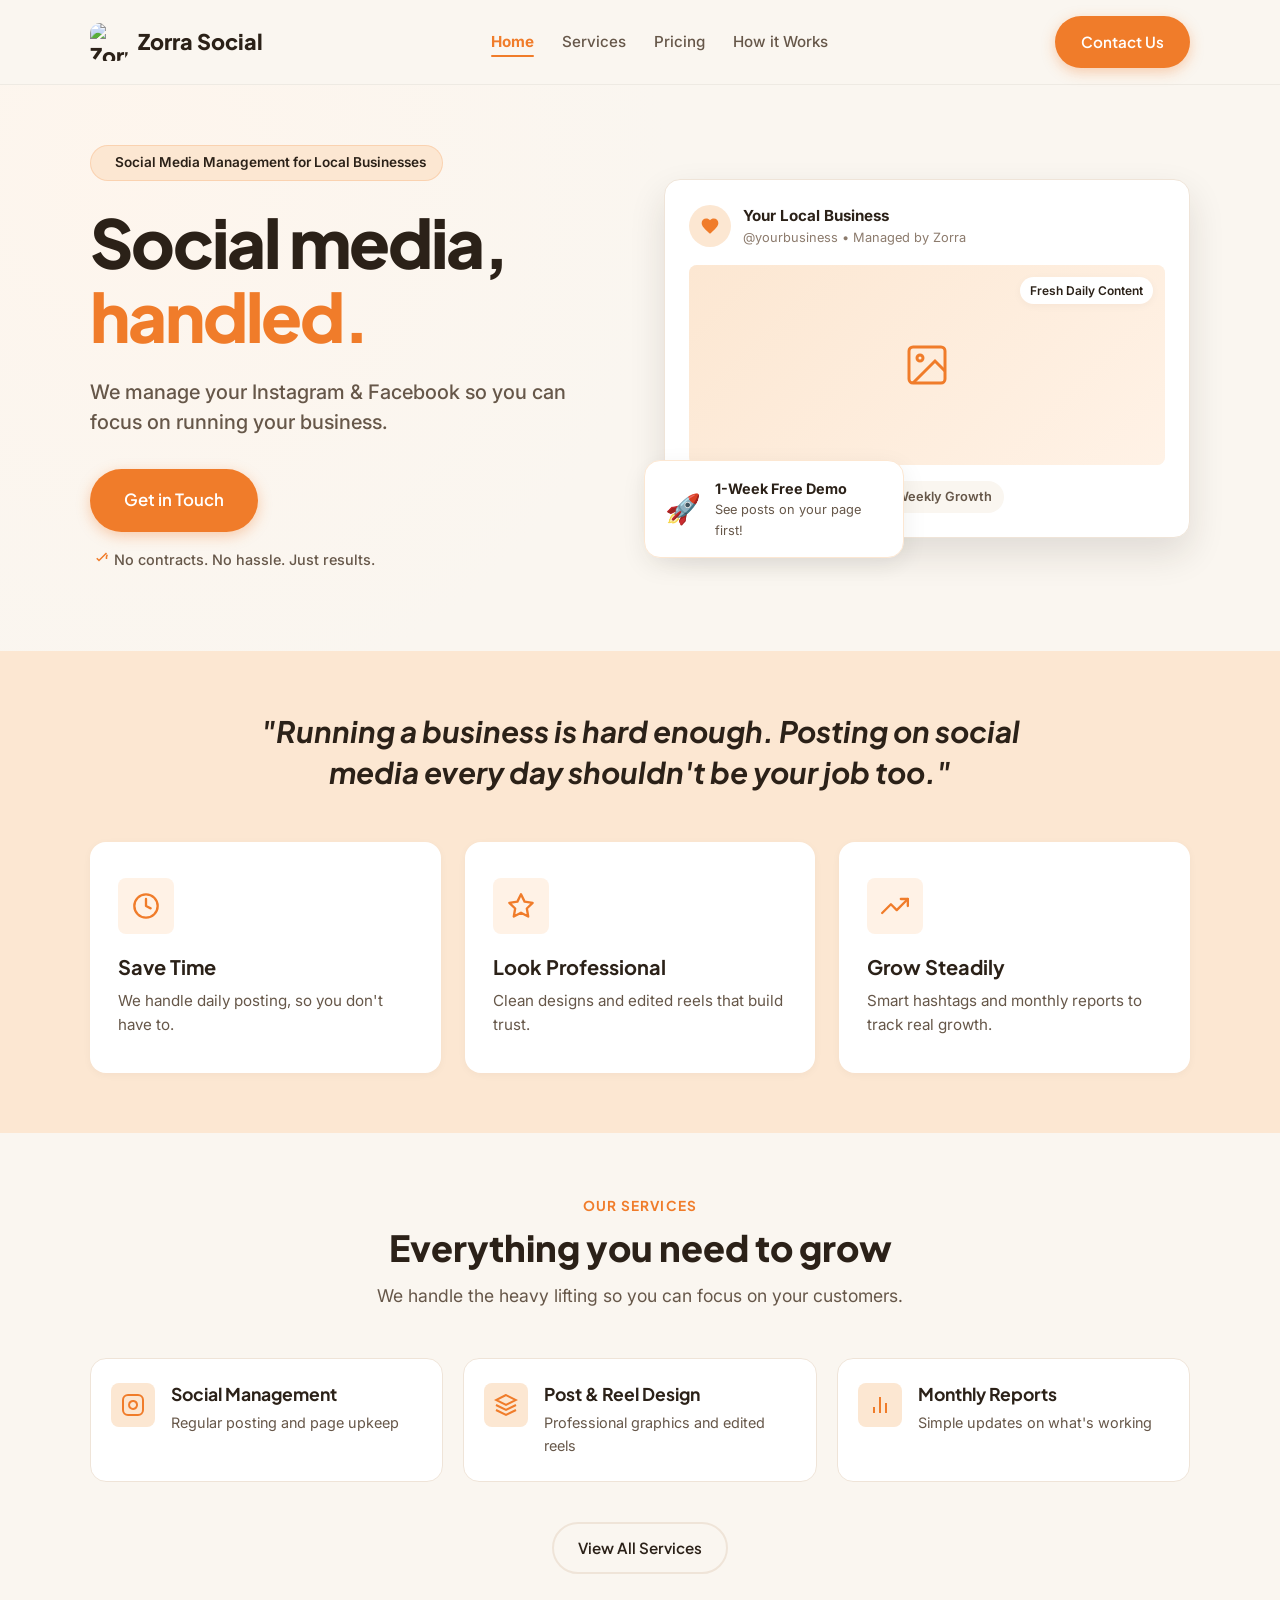
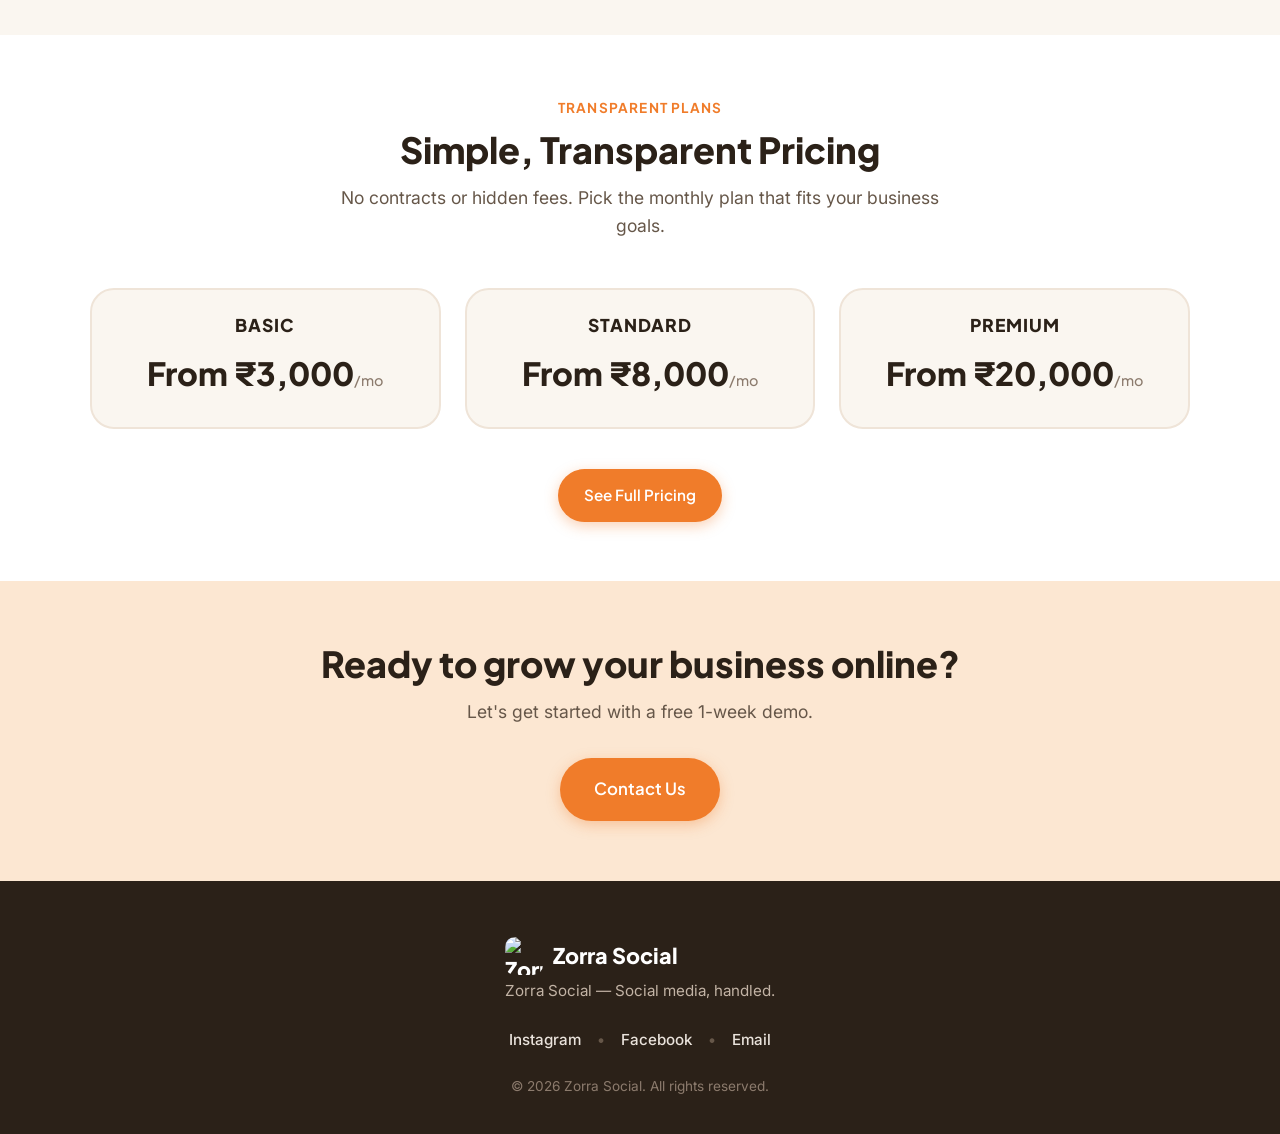
==== index.html @ 5ffe07c3 "Add files via upload" ====
<!DOCTYPE html>
<html lang="en">
<head>
  <meta charset="UTF-8">
  <meta name="viewport" content="width=device-width, initial-scale=1.0">
  <title>Zorra Social — Social media, handled.</title>
  <meta name="description" content="We manage Instagram and Facebook for local small businesses. Get in touch for a simple, hassle-free monthly plan.">
  
  <link rel="apple-touch-icon" sizes="180x180" href="favicon_io/apple-touch-icon.png">
  <link rel="icon" type="image/png" sizes="32x32" href="favicon_io/favicon-32x32.png">
  <link rel="icon" type="image/png" sizes="16x16" href="favicon_io/favicon-16x16.png">
  <link rel="shortcut icon" href="favicon_io/favicon.ico">
  <link rel="manifest" href="favicon_io/site.webmanifest">
  <link rel="preconnect" href="https://fonts.googleapis.com">
  <link rel="preconnect" href="https://fonts.gstatic.com" crossorigin>
  <link href="https://fonts.googleapis.com/css2?family=Plus+Jakarta+Sans:wght@500;600;700;800&family=Inter:wght@400;500;600&display=swap" rel="stylesheet">
  <link rel="stylesheet" href="style.css">
</head>
<body>

  <!-- NAVBAR -->
  <nav class="navbar" id="navbar">
    <div class="container nav-container">
      <a href="index.html" class="logo">
        <img src="favicon_io/android-chrome-192x192.png" alt="Zorra Social" class="logo-img">
        <span class="logo-text">Zorra Social</span>
      </a>

      <div class="nav-menu" id="nav-menu">
        <ul class="nav-list">
          <li><a href="index.html" class="nav-link active">Home</a></li>
          <li><a href="services.html" class="nav-link">Services</a></li>
          <li><a href="pricing.html" class="nav-link">Pricing</a></li>
          <li><a href="how-it-works.html" class="nav-link">How it Works</a></li>
        </ul>
        <div class="nav-cta-mobile">
          <a href="contact.html" class="btn btn-primary">Contact Us</a>
        </div>
      </div>

      <div class="nav-actions">
        <a href="contact.html" class="btn btn-primary nav-btn-desktop">Contact Us</a>
        <button class="hamburger" id="hamburger" aria-label="Toggle navigation menu">
          <span></span>
          <span></span>
          <span></span>
        </button>
      </div>
    </div>
  </nav>

  <!-- HERO SECTION -->
  <header class="hero-section">
    <div class="container hero-container">
      <div class="hero-content animate-on-scroll">
        <div class="hero-badge">
          <span></span> Social Media Management for Local Businesses
        </div>
        <h1 class="hero-title">Social media, <span class="highlight-text">handled.</span></h1>
        <p class="hero-subheadline">We manage your Instagram & Facebook so you can focus on running your business.</p>
        
        <div class="hero-cta-group">
          <a href="contact.html" class="btn btn-primary btn-large">Get in Touch</a>
          <p class="hero-guarantee">
            <svg width="18" height="18" viewBox="0 0 24 24" fill="none" stroke="currentColor" stroke-width="2">
              <path d="M22 11.08V12a10 10 10 0 1 1-5.93-9.14"></path>
              <polyline points="22 4 12 14.01 9 11.01"></polyline>
            </svg>
            No contracts. No hassle. Just results.
          </p>
        </div>
      </div>

      <!-- Hero Visual Card Stack -->
      <div class="hero-visual animate-on-scroll">
        <div class="visual-card main-card">
          <div class="card-header">
            <div class="avatar">
              <svg width="20" height="20" viewBox="0 0 24 24" fill="currentColor">
                <path d="M12 21.35l-1.45-1.32C5.4 15.36 2 12.28 2 8.5 2 5.42 4.42 3 7.5 3c1.74 0 3.41.81 4.5 2.09C13.09 3.81 14.76 3 16.5 3 19.58 3 22 5.42 22 8.5c0 3.78-3.4 6.86-8.55 11.54L12 21.35z"/>
              </svg>
            </div>
            <div>
              <span class="profile-name">Your Local Business</span>
              <span class="profile-handle">@yourbusiness • Managed by Zorra</span>
            </div>
          </div>
          <div class="post-preview">
            <div class="post-image-placeholder">
              <span class="post-tag">Fresh Daily Content</span>
              <div class="post-graphic-icon">
                <svg width="48" height="48" viewBox="0 0 24 24" fill="none" stroke="currentColor" stroke-width="1.5">
                  <rect x="3" y="3" width="18" height="18" rx="2" ry="2"/>
                  <circle cx="8.5" cy="8.5" r="1.5"/>
                  <polyline points="21 15 16 10 5 21"/>
                </svg>
              </div>
            </div>
          </div>
          <div class="post-stats">
            <span class="stat-pill">✨ 100% Done For You</span>
            <span class="stat-pill">📈 Weekly Growth</span>
          </div>
        </div>
        
        <div class="visual-card floating-card">
          <div class="floating-icon">🚀</div>
          <div>
            <strong>1-Week Free Demo</strong>
            <p>See posts on your page first!</p>
          </div>
        </div>
      </div>
    </div>
  </header>

  <!-- PROBLEM / VALUE SECTION -->
  <section class="problem-section" id="value">
    <div class="container animate-on-scroll">
      <div class="section-header center">
        <h2 class="problem-headline" style="font-style: italic;">
          "Running a business is hard enough. Posting on social media every day shouldn't be your job too."
        </h2>
      </div>

      <div class="value-grid">
        <div class="value-card">
          <div class="value-icon">
            <svg width="28" height="28" viewBox="0 0 24 24" fill="none" stroke="currentColor" stroke-width="2" stroke-linecap="round" stroke-linejoin="round">
              <circle cx="12" cy="12" r="10"/>
              <polyline points="12 6 12 12 16 14"/>
            </svg>
          </div>
          <h3>Save Time</h3>
          <p>We handle daily posting, so you don't have to.</p>
        </div>

        <div class="value-card">
          <div class="value-icon">
            <svg width="28" height="28" viewBox="0 0 24 24" fill="none" stroke="currentColor" stroke-width="2" stroke-linecap="round" stroke-linejoin="round">
              <polygon points="12 2 15.09 8.26 22 9.27 17 14.14 18.18 21.02 12 17.77 5.82 21.02 7 14.14 2 9.27 8.91 8.26 12 2"/>
            </svg>
          </div>
          <h3>Look Professional</h3>
          <p>Clean designs and edited reels that build trust.</p>
        </div>

        <div class="value-card">
          <div class="value-icon">
            <svg width="28" height="28" viewBox="0 0 24 24" fill="none" stroke="currentColor" stroke-width="2" stroke-linecap="round" stroke-linejoin="round">
              <polyline points="23 6 13.5 15.5 8.5 10.5 1 18"/>
              <polyline points="17 6 23 6 23 12"/>
            </svg>
          </div>
          <h3>Grow Steadily</h3>
          <p>Smart hashtags and monthly reports to track real growth.</p>
        </div>
      </div>
    </div>
  </section>

  <!-- SERVICES PREVIEW SECTION -->
  <section class="services-section">
    <div class="container animate-on-scroll">
      <div class="section-header center">
        <span class="section-subtitle">OUR SERVICES</span>
        <h2 class="section-title">Everything you need to grow</h2>
        <p class="section-desc">We handle the heavy lifting so you can focus on your customers.</p>
      </div>

      <div class="services-grid" style="margin-bottom: 40px;">
        <!-- Service 1 -->
        <div class="service-card">
          <div class="service-icon-box">
            <svg width="24" height="24" viewBox="0 0 24 24" fill="none" stroke="currentColor" stroke-width="2"><rect x="2" y="2" width="20" height="20" rx="5"/><path d="M16 11.37A4 4 0 1 1 12.63 8 4 4 0 0 1 16 11.37z"/><line x1="17.5" y1="6.5" x2="17.51" y2="6.5"/></svg>
          </div>
          <div class="service-content">
            <h3>Social Management</h3>
            <p>Regular posting and page upkeep</p>
          </div>
        </div>

        <!-- Service 2 -->
        <div class="service-card">
          <div class="service-icon-box">
            <svg width="24" height="24" viewBox="0 0 24 24" fill="none" stroke="currentColor" stroke-width="2"><polygon points="12 2 2 7 12 12 22 7 12 2"/><polyline points="2 17 12 22 22 17"/><polyline points="2 12 12 17 22 12"/></svg>
          </div>
          <div class="service-content">
            <h3>Post & Reel Design</h3>
            <p>Professional graphics and edited reels</p>
          </div>
        </div>

        <!-- Service 3 -->
        <div class="service-card">
          <div class="service-icon-box">
            <svg width="24" height="24" viewBox="0 0 24 24" fill="none" stroke="currentColor" stroke-width="2"><line x1="18" y1="20" x2="18" y2="10"/><line x1="12" y1="20" x2="12" y2="4"/><line x1="6" y1="20" x2="6" y2="14"/></svg>
          </div>
          <div class="service-content">
            <h3>Monthly Reports</h3>
            <p>Simple updates on what's working</p>
          </div>
        </div>
      </div>
      
      <div style="text-align: center;">
        <a href="services.html" class="btn btn-outline">View All Services</a>
      </div>
    </div>
  </section>

  <!-- PRICING PREVIEW SECTION -->
  <section class="pricing-section">
    <div class="container animate-on-scroll">
      <div class="section-header center">
        <span class="section-subtitle">TRANSPARENT PLANS</span>
        <h2 class="section-title">Simple, Transparent Pricing</h2>
        <p class="section-desc">No contracts or hidden fees. Pick the monthly plan that fits your business goals.</p>
      </div>

      <div class="pricing-grid" style="margin-bottom: 40px;">
        <div class="pricing-card" style="padding: 24px; text-align: center; justify-content: center;">
          <h3 class="plan-name">BASIC</h3>
          <div class="plan-price">From ₹3,000<span>/mo</span></div>
        </div>
        <div class="pricing-card" style="padding: 24px; text-align: center; justify-content: center;">
          <h3 class="plan-name">STANDARD</h3>
          <div class="plan-price">From ₹8,000<span>/mo</span></div>
        </div>
        <div class="pricing-card" style="padding: 24px; text-align: center; justify-content: center;">
          <h3 class="plan-name">PREMIUM</h3>
          <div class="plan-price">From ₹20,000<span>/mo</span></div>
        </div>
      </div>
      
      <div style="text-align: center;">
        <a href="pricing.html" class="btn btn-primary">See Full Pricing</a>
      </div>
    </div>
  </section>

  <!-- FINAL CTA SECTION -->
  <section class="how-section">
    <div class="container animate-on-scroll">
      <div class="section-header center" style="margin-bottom: 0;">
        <h2 class="section-title">Ready to grow your business online?</h2>
        <p class="section-desc" style="margin-bottom: 32px;">Let's get started with a free 1-week demo.</p>
        <a href="contact.html" class="btn btn-primary btn-large">Contact Us</a>
      </div>
    </div>
  </section>

  <!-- FOOTER -->
  <footer class="footer">
    <div class="container footer-container">
      <div class="footer-brand">
        <a href="index.html" class="logo">
          <img src="favicon_io/android-chrome-192x192.png" alt="Zorra Social" class="logo-img">
          <span class="logo-text">Zorra Social</span>
        </a>
        <p class="footer-tagline">Zorra Social — Social media, handled.</p>
      </div>

      <div class="footer-socials">
        <a href="#" target="_blank" rel="noopener noreferrer" aria-label="Instagram">Instagram</a>
        <span class="footer-divider">•</span>
        <a href="#" target="_blank" rel="noopener noreferrer" aria-label="Facebook">Facebook</a>
        <span class="footer-divider">•</span>
        <a href="mailto:contact@zorrasocial.com" aria-label="Email">Email</a>
      </div>

      <div class="footer-bottom">
        <p>© 2026 Zorra Social. All rights reserved.</p>
      </div>
    </div>
  </footer>

  <script src="script.js"></script>
</body>
</html>
---- style.css ----
/* ==========================================================================
   ZORRA SOCIAL - STYLESHEET
   Clean, friendly, modern design for small local business owners.
   ========================================================================== */

:root {
  /* Colors */
  --primary: #F07C2A;
  --primary-hover: #D86618;
  --primary-light: #FFF2E6;
  --text-dark: #2B2118;
  --text-muted: #665749;
  --text-light: #8C7B6D;
  --bg-cream: #FCE7D2;
  --bg-light: #FAF6F0;
  --bg-white: #FFFFFF;
  --border-light: #EFE4D8;
  --error-red: #D32F2F;
  --success-green: #2E7D32;
  
  /* Shadows */
  --shadow-sm: 0 2px 8px rgba(43, 33, 24, 0.04);
  --shadow-md: 0 8px 24px rgba(43, 33, 24, 0.08);
  --shadow-lg: 0 16px 36px rgba(43, 33, 24, 0.12);

  /* Radius & Transitions */
  --radius-sm: 8px;
  --radius-md: 16px;
  --radius-lg: 24px;
  --radius-full: 9999px;
  --transition: all 0.25s cubic-bezier(0.16, 1, 0.3, 1);

  /* Typography */
  --font-heading: 'Plus Jakarta Sans', -apple-system, BlinkMacSystemFont, sans-serif;
  --font-body: 'Inter', -apple-system, BlinkMacSystemFont, sans-serif;
}

/* Reset & Base */
*, *::before, *::after {
  box-sizing: border-box;
  margin: 0;
  padding: 0;
}

html {
  scroll-behavior: smooth;
  font-size: 16px;
}

body {
  font-family: var(--font-body);
  color: var(--text-dark);
  background: radial-gradient(circle at 10% 20%, rgba(252, 231, 210, 0.4) 0%, rgba(250, 246, 240, 1) 40%, rgba(250, 246, 240, 1) 100%);
  background-attachment: fixed;
  line-height: 1.6;
  -webkit-font-smoothing: antialiased;
  -moz-osx-font-smoothing: grayscale;
}

/* Scroll Animations */
.animate-on-scroll {
  opacity: 0;
  transform: translateY(24px);
  transition: opacity 0.7s cubic-bezier(0.16, 1, 0.3, 1), transform 0.7s cubic-bezier(0.16, 1, 0.3, 1);
  will-change: opacity, transform;
}
.animate-on-scroll.visible {
  opacity: 1;
  transform: translateY(0);
}

h1, h2, h3, h4, h5, h6 {
  font-family: var(--font-heading);
  color: var(--text-dark);
  line-height: 1.25;
  font-weight: 700;
}

p {
  color: var(--text-muted);
}

a {
  text-decoration: none;
  color: inherit;
  transition: var(--transition);
}

ul {
  list-style: none;
}

img, svg {
  display: block;
  max-width: 100%;
}

/* Container */
.container {
  width: 100%;
  max-width: 1140px;
  margin: 0 auto;
  padding: 0 20px;
}

/* Buttons */
.btn {
  display: inline-flex;
  align-items: center;
  justify-content: center;
  gap: 8px;
  padding: 12px 24px;
  font-family: var(--font-heading);
  font-size: 0.95rem;
  font-weight: 600;
  border-radius: var(--radius-full);
  cursor: pointer;
  transition: var(--transition);
  border: 2px solid transparent;
  text-align: center;
}

.btn-primary {
  background-color: var(--primary);
  color: #FFFFFF;
  box-shadow: 0 4px 14px rgba(240, 124, 42, 0.35);
}

.btn-primary:hover {
  background-color: var(--primary-hover);
  transform: translateY(-2px);
  box-shadow: 0 6px 20px rgba(240, 124, 42, 0.45);
}

.btn-outline {
  background-color: transparent;
  color: var(--text-dark);
  border-color: var(--border-light);
}

.btn-outline:hover {
  background-color: var(--bg-cream);
  border-color: var(--primary);
  color: var(--text-dark);
  transform: translateY(-2px);
}

.btn-large {
  padding: 16px 32px;
  font-size: 1.05rem;
}

.btn-full {
  width: 100%;
}

/* Section Common Styles */
section {
  padding: 60px 0;
}

.section-header {
  margin-bottom: 48px;
}

.section-header.center {
  text-align: center;
}

.section-subtitle {
  display: inline-block;
  font-family: var(--font-heading);
  font-size: 0.85rem;
  font-weight: 700;
  letter-spacing: 1.2px;
  color: var(--primary);
  text-transform: uppercase;
  margin-bottom: 8px;
}

.section-title {
  font-size: 2.25rem;
  font-weight: 800;
  margin-bottom: 12px;
}

.section-desc {
  font-size: 1.1rem;
  max-width: 600px;
  margin: 0 auto;
}

/* ==========================================================================
   1. NAVBAR
   ========================================================================== */
.navbar {
  position: sticky;
  top: 0;
  left: 0;
  width: 100%;
  z-index: 1000;
  background-color: rgba(250, 246, 240, 0.92);
  backdrop-filter: blur(12px);
  border-bottom: 1px solid rgba(43, 33, 24, 0.06);
  padding: 16px 0;
  transition: var(--transition);
}

.nav-container {
  display: flex;
  align-items: center;
  justify-content: space-between;
}

.logo {
  display: flex;
  align-items: center;
  gap: 10px;
  font-family: var(--font-heading);
  font-weight: 800;
  font-size: 1.35rem;
  color: var(--text-dark);
}

.logo-icon {
  display: flex;
  align-items: center;
  justify-content: center;
  width: 38px;
  height: 38px;
  background-color: var(--bg-cream);
  color: var(--primary);
  border-radius: 12px;
}

.logo-img {
  width: 38px;
  height: 38px;
  border-radius: 10px;
  object-fit: contain;
}

.nav-menu {
  display: flex;
  align-items: center;
  gap: 32px;
}

.nav-list {
  display: flex;
  align-items: center;
  gap: 28px;
}

.nav-link {
  font-weight: 500;
  font-size: 0.95rem;
  color: var(--text-muted);
  position: relative;
}

.nav-link:hover, .nav-link.active {
  color: var(--primary);
}
.nav-link.active {
  font-weight: 700;
}

/* Active page underline indicator */
.nav-link.active::after {
  content: '';
  position: absolute;
  bottom: -6px;
  left: 0;
  width: 100%;
  height: 2px;
  background-color: var(--primary);
  border-radius: 2px;
}

/* Contact button active state (when on contact page) */
.nav-contact-active {
  background-color: var(--primary-hover);
  box-shadow: 0 6px 20px rgba(240, 124, 42, 0.45), inset 0 0 0 2px rgba(255,255,255,0.2);
}

.nav-actions {
  display: flex;
  align-items: center;
  gap: 16px;
}

.nav-cta-mobile {
  display: none;
}

.hamburger {
  display: none;
  background: none;
  border: none;
  cursor: pointer;
  padding: 8px;
  flex-direction: column;
  gap: 5px;
}

.hamburger span {
  display: block;
  width: 24px;
  height: 2.5px;
  background-color: var(--text-dark);
  border-radius: 2px;
  transition: var(--transition);
}

/* Mobile Nav Styles */
@media (max-width: 868px) {
  .nav-btn-desktop {
    display: none;
  }
  
  .hamburger {
    display: flex;
  }

  .nav-menu {
    position: fixed;
    top: 71px;
    left: 0;
    width: 100%;
    background-color: var(--bg-light);
    flex-direction: column;
    padding: 32px 20px;
    box-shadow: var(--shadow-lg);
    border-bottom: 1px solid var(--border-light);
    transform: translateY(-150%);
    opacity: 0;
    visibility: hidden;
    transition: var(--transition);
  }

  .nav-menu.active {
    transform: translateY(0);
    opacity: 1;
    visibility: visible;
  }

  .nav-list {
    flex-direction: column;
    gap: 20px;
    width: 100%;
    text-align: center;
  }

  .nav-link {
    font-size: 1.1rem;
  }

  .nav-link.active::after {
    bottom: -4px;
  }

  .nav-cta-mobile {
    display: block;
    width: 100%;
    margin-top: 12px;
  }

  .hamburger.active span:nth-child(1) {
    transform: translateY(7.5px) rotate(45deg);
  }
  .hamburger.active span:nth-child(2) {
    opacity: 0;
  }
  .hamburger.active span:nth-child(3) {
    transform: translateY(-7.5px) rotate(-45deg);
  }
}

/* ==========================================================================
   2. HERO SECTION
   ========================================================================== */
.hero-section {
  padding: 60px 0 80px;
  overflow: hidden;
}

.hero-container {
  display: grid;
  grid-template-columns: 1fr 1fr;
  gap: 48px;
  align-items: center;
}

.hero-badge {
  display: inline-flex;
  align-items: center;
  gap: 8px;
  background-color: var(--bg-cream);
  color: var(--text-dark);
  padding: 6px 16px;
  border-radius: var(--radius-full);
  font-size: 0.85rem;
  font-weight: 600;
  margin-bottom: 24px;
  border: 1px solid rgba(240, 124, 42, 0.2);
}

.badge-dot {
  width: 8px;
  height: 8px;
  background-color: var(--primary);
  border-radius: 50%;
}

.hero-title {
  font-size: 4.2rem;
  font-weight: 800;
  line-height: 1.1;
  letter-spacing: -0.03em;
  margin-bottom: 24px;
}

.highlight-text {
  color: var(--primary);
  position: relative;
  display: inline-block;
}

.hero-subheadline {
  font-size: 1.25rem;
  line-height: 1.5;
  margin-bottom: 32px;
  max-width: 500px;
  font-weight: 500;
  color: var(--text-muted);
}

.hero-cta-group {
  display: flex;
  flex-direction: column;
  gap: 16px;
  align-items: flex-start;
}

.hero-guarantee {
  display: flex;
  align-items: center;
  gap: 6px;
  font-size: 0.9rem;
  font-weight: 500;
  color: var(--text-muted);
}

.hero-guarantee svg {
  color: var(--primary);
}

/* Hero Visual Cards */
.hero-visual {
  position: relative;
}

.visual-card {
  background-color: var(--bg-white);
  border-radius: var(--radius-md);
  box-shadow: var(--shadow-lg);
  border: 1px solid var(--border-light);
  padding: 24px;
}

.main-card {
  width: 100%;
}

.card-header {
  display: flex;
  align-items: center;
  gap: 12px;
  margin-bottom: 16px;
}

.avatar {
  width: 42px;
  height: 42px;
  background-color: var(--bg-cream);
  color: var(--primary);
  border-radius: 50%;
  display: flex;
  align-items: center;
  justify-content: center;
}

.profile-name {
  display: block;
  font-weight: 700;
  font-size: 0.95rem;
}

.profile-handle {
  display: block;
  font-size: 0.8rem;
  color: var(--text-light);
}

.post-preview {
  background-color: var(--bg-light);
  border-radius: var(--radius-sm);
  overflow: hidden;
  margin-bottom: 16px;
}

.post-image-placeholder {
  height: 200px;
  background: linear-gradient(135deg, #FCE7D2 0%, #FFF2E6 100%);
  display: flex;
  flex-direction: column;
  align-items: center;
  justify-content: center;
  position: relative;
  color: var(--primary);
}

.post-tag {
  position: absolute;
  top: 12px;
  right: 12px;
  background-color: var(--bg-white);
  color: var(--text-dark);
  padding: 4px 10px;
  border-radius: var(--radius-full);
  font-size: 0.75rem;
  font-weight: 600;
  box-shadow: var(--shadow-sm);
}

.post-stats {
  display: flex;
  gap: 12px;
}

.stat-pill {
  background-color: var(--bg-light);
  padding: 6px 12px;
  border-radius: var(--radius-full);
  font-size: 0.8rem;
  font-weight: 600;
  color: var(--text-muted);
}

.floating-card {
  position: absolute;
  bottom: -20px;
  left: -20px;
  display: flex;
  align-items: center;
  gap: 14px;
  padding: 16px 20px;
  background-color: var(--bg-white);
  border: 1px solid var(--bg-cream);
  box-shadow: var(--shadow-md);
  max-width: 260px;
  animation: floatAnim 4s ease-in-out infinite alternate;
}

.floating-icon {
  font-size: 1.8rem;
}

.floating-card strong {
  display: block;
  font-size: 0.9rem;
  color: var(--text-dark);
}

.floating-card p {
  font-size: 0.8rem;
  color: var(--text-muted);
}

@keyframes floatAnim {
  0% { transform: translateY(0); }
  100% { transform: translateY(-8px); }
}

@media (max-width: 992px) {
  .hero-container {
    grid-template-columns: 1fr;
    text-align: center;
    gap: 40px;
  }

  .hero-subheadline {
    margin-left: auto;
    margin-right: auto;
  }

  .hero-cta-group {
    align-items: center;
  }

  .hero-title {
    font-size: 2.75rem;
  }

  .hero-visual {
    max-width: 480px;
    margin: 0 auto;
    width: 100%;
  }
}

@media (max-width: 480px) {
  .hero-title {
    font-size: 2.25rem;
  }
  .floating-card {
    position: relative;
    bottom: 0;
    left: 0;
    margin-top: 16px;
    max-width: 100%;
  }
}

/* ==========================================================================
   3. PROBLEM / VALUE SECTION
   ========================================================================== */
.problem-section {
  background-color: var(--bg-cream);
  position: relative;
}

.problem-headline {
  font-size: 1.85rem;
  font-weight: 700;
  max-width: 820px;
  margin: 0 auto;
  line-height: 1.4;
  color: var(--text-dark);
}

.value-grid {
  display: grid;
  grid-template-columns: repeat(3, 1fr);
  gap: 24px;
}

.value-card {
  background-color: var(--bg-white);
  padding: 36px 28px;
  border-radius: var(--radius-md);
  box-shadow: var(--shadow-sm);
  transition: var(--transition);
}

.value-card:hover {
  transform: translateY(-4px);
  box-shadow: var(--shadow-md);
}

.value-icon {
  width: 56px;
  height: 56px;
  background-color: var(--primary-light);
  color: var(--primary);
  border-radius: var(--radius-sm);
  display: flex;
  align-items: center;
  justify-content: center;
  margin-bottom: 20px;
}

.value-card h3 {
  font-size: 1.25rem;
  margin-bottom: 10px;
}

.value-card p {
  font-size: 0.95rem;
}

@media (max-width: 868px) {
  .value-grid {
    grid-template-columns: 1fr;
    gap: 20px;
  }
  .problem-headline {
    font-size: 1.45rem;
  }
}

/* ==========================================================================
   4. SERVICES SECTION (Compact preview cards on Home)
   ========================================================================== */
.services-section {
  background-color: var(--bg-light);
}

.services-grid {
  display: grid;
  grid-template-columns: repeat(3, 1fr);
  gap: 20px;
}

.service-card {
  background-color: var(--bg-white);
  border: 1px solid var(--border-light);
  padding: 24px 20px;
  border-radius: var(--radius-md);
  display: flex;
  gap: 16px;
  align-items: flex-start;
  transition: var(--transition);
}

.service-card:hover {
  border-color: var(--primary);
  box-shadow: var(--shadow-md);
  transform: translateY(-2px);
}

.service-icon-box {
  width: 44px;
  height: 44px;
  background-color: var(--bg-cream);
  color: var(--primary);
  border-radius: var(--radius-sm);
  display: flex;
  align-items: center;
  justify-content: center;
  flex-shrink: 0;
}

.service-content h3 {
  font-size: 1.1rem;
  margin-bottom: 6px;
}

.service-content p {
  font-size: 0.9rem;
  color: var(--text-muted);
}

@media (max-width: 992px) {
  .services-grid {
    grid-template-columns: repeat(2, 1fr);
  }
}

@media (max-width: 640px) {
  .services-grid {
    grid-template-columns: 1fr;
  }
}

/* ==========================================================================
   4b. SERVICES DETAIL CARDS (Full services.html page)
   ========================================================================== */
.service-detail-card {
  background-color: var(--bg-white);
  border: 1px solid var(--border-light);
  border-radius: var(--radius-lg);
  padding: 36px 32px;
  display: flex;
  gap: 28px;
  align-items: flex-start;
  margin-bottom: 24px;
  transition: var(--transition);
}

.service-detail-card:hover {
  border-color: var(--primary);
  box-shadow: var(--shadow-md);
  transform: translateY(-2px);
}

.service-detail-icon {
  width: 64px;
  height: 64px;
  background-color: var(--bg-cream);
  color: var(--primary);
  border-radius: var(--radius-md);
  display: flex;
  align-items: center;
  justify-content: center;
  flex-shrink: 0;
}

.service-detail-body h3 {
  font-size: 1.35rem;
  margin-bottom: 10px;
}

.service-detail-body > p {
  font-size: 1rem;
  line-height: 1.65;
  color: var(--text-muted);
  margin-bottom: 20px;
}

.service-includes {
  background-color: var(--bg-light);
  border-radius: var(--radius-sm);
  padding: 20px 24px;
}

.service-includes h4 {
  font-family: var(--font-heading);
  font-size: 0.85rem;
  font-weight: 700;
  letter-spacing: 0.8px;
  color: var(--primary);
  text-transform: uppercase;
  margin-bottom: 14px;
}

.service-includes ul {
  display: grid;
  grid-template-columns: 1fr 1fr;
  gap: 10px;
}

.service-includes li {
  display: flex;
  align-items: center;
  gap: 8px;
  font-size: 0.9rem;
  color: var(--text-muted);
}

.service-includes li svg {
  color: var(--primary);
  flex-shrink: 0;
}

@media (max-width: 768px) {
  .service-detail-card {
    flex-direction: column;
    padding: 28px 20px;
  }
  
  .service-includes ul {
    grid-template-columns: 1fr;
  }
}

/* ==========================================================================
   5. PRICING SECTION
   ========================================================================== */
.pricing-section {
  background-color: var(--bg-white);
}

.pricing-grid {
  display: grid;
  grid-template-columns: repeat(3, 1fr);
  gap: 24px;
  align-items: stretch;
}

.pricing-card {
  background-color: var(--bg-light);
  border: 2px solid var(--border-light);
  border-radius: var(--radius-lg);
  padding: 32px 24px;
  display: flex;
  flex-direction: column;
  position: relative;
  transition: transform 0.3s ease, box-shadow 0.3s ease, border-color 0.3s ease;
}

.pricing-card:hover {
  transform: translateY(-4px);
  box-shadow: var(--shadow-md);
  border-color: rgba(240, 124, 42, 0.3);
}

.pricing-card.featured {
  background-color: #FFFFFF;
  border-color: var(--primary);
  box-shadow: 0 16px 40px rgba(240, 124, 42, 0.15), 0 0 0 1px var(--primary);
  transform: scale(1.04);
}

.pricing-card.featured:hover {
  transform: scale(1.04) translateY(-4px);
  box-shadow: 0 20px 48px rgba(240, 124, 42, 0.2), 0 0 0 1px var(--primary);
}

.popular-badge {
  position: absolute;
  top: -16px;
  left: 50%;
  transform: translateX(-50%);
  background-color: var(--primary);
  color: #FFFFFF;
  font-family: var(--font-heading);
  font-size: 0.8rem;
  font-weight: 700;
  padding: 6px 16px;
  border-radius: var(--radius-full);
  text-transform: uppercase;
  letter-spacing: 0.5px;
}

.plan-name {
  font-size: 1.1rem;
  font-weight: 800;
  letter-spacing: 1px;
  color: var(--text-dark);
  margin-bottom: 12px;
}

.plan-price {
  font-family: var(--font-heading);
  font-size: 2rem;
  font-weight: 800;
  color: var(--text-dark);
  margin-bottom: 4px;
}

.plan-price span {
  font-size: 0.9rem;
  font-weight: 500;
  color: var(--text-light);
}

.plan-tagline {
  font-size: 0.9rem;
  font-style: italic;
  margin-bottom: 28px;
}

.plan-features {
  margin-bottom: 36px;
  flex-grow: 1;
}

.plan-features li {
  display: flex;
  align-items: flex-start;
  gap: 10px;
  font-size: 0.95rem;
  color: var(--text-muted);
  margin-bottom: 14px;
}

.plan-features svg {
  color: var(--primary);
  flex-shrink: 0;
  margin-top: 3px;
}

/* Pricing Comparison Table */
.comparison-section {
  margin-top: 60px;
  background-color: var(--bg-white);
  border-radius: var(--radius-lg);
  box-shadow: var(--shadow-sm);
  border: 1px solid var(--border-light);
  overflow-x: auto;
}
.comparison-table {
  width: 100%;
  border-collapse: collapse;
  text-align: left;
}
.comparison-table th, .comparison-table td {
  padding: 20px 24px;
  border-bottom: 1px solid var(--border-light);
}
.comparison-table th {
  font-family: var(--font-heading);
  color: var(--text-dark);
  font-size: 1.1rem;
  font-weight: 700;
  background-color: var(--bg-light);
}
.comparison-table th:first-child {
  width: 40%;
}
.comparison-table td {
  color: var(--text-muted);
  font-size: 0.95rem;
}
.comparison-table td svg {
  color: var(--primary);
  display: inline-block;
  vertical-align: middle;
}
.comparison-table tr:last-child td {
  border-bottom: none;
}
.comparison-table .feature-desc {
  font-size: 0.85rem;
  color: var(--text-light);
  margin-top: 4px;
}

.pricing-footer {
  margin-top: auto;
}

@media (max-width: 992px) {
  .pricing-grid {
    grid-template-columns: 1fr;
    max-width: 480px;
    margin: 0 auto;
    gap: 40px;
  }
  .pricing-card.featured {
    transform: none;
  }
}

/* ==========================================================================
   6. HOW IT WORKS SECTION
   ========================================================================== */
.how-section {
  background-color: var(--bg-cream);
}

.steps-grid {
  display: grid;
  grid-template-columns: repeat(3, 1fr);
  gap: 24px;
  position: relative;
}

.step-card {
  background-color: var(--bg-white);
  padding: 36px 28px;
  border-radius: var(--radius-md);
  box-shadow: var(--shadow-sm);
  text-align: center;
  position: relative;
}

.step-badge {
  display: inline-block;
  background-color: var(--bg-cream);
  color: var(--primary);
  font-family: var(--font-heading);
  font-weight: 800;
  font-size: 0.85rem;
  padding: 6px 14px;
  border-radius: var(--radius-full);
  margin-bottom: 20px;
}

.step-card h3 {
  font-size: 1.2rem;
  margin-bottom: 12px;
}

.step-card p {
  font-size: 0.95rem;
}

@media (max-width: 868px) {
  .steps-grid {
    grid-template-columns: 1fr;
    gap: 20px;
  }
}

/* ==========================================================================
   6b. EXPANDED STEPS (how-it-works.html page)
   ========================================================================== */
.steps-expanded {
  max-width: 800px;
  margin: 0 auto;
  display: flex;
  flex-direction: column;
  align-items: center;
}

.step-expanded-card {
  background-color: var(--bg-white);
  border: 1px solid var(--border-light);
  border-radius: var(--radius-lg);
  padding: 40px 36px;
  display: flex;
  gap: 36px;
  align-items: center;
  width: 100%;
  transition: var(--transition);
}

.step-expanded-card:hover {
  box-shadow: var(--shadow-md);
  border-color: rgba(240, 124, 42, 0.3);
  transform: translateY(-2px);
}

.step-expanded-visual {
  flex-shrink: 0;
  display: flex;
  flex-direction: column;
  align-items: center;
  gap: 16px;
}

.step-illustration {
  width: 120px;
  height: 120px;
  background: linear-gradient(135deg, #FFF2E6 0%, #FCE7D2 100%);
  border-radius: var(--radius-lg);
  display: flex;
  align-items: center;
  justify-content: center;
  transition: var(--transition);
}

.step-expanded-card:hover .step-illustration {
  transform: scale(1.05);
}

.step-badge-large {
  display: inline-block;
  background-color: var(--bg-cream);
  color: var(--primary);
  font-family: var(--font-heading);
  font-weight: 800;
  font-size: 0.9rem;
  padding: 8px 18px;
  border-radius: var(--radius-full);
  letter-spacing: 0.5px;
}

.step-expanded-body h3 {
  font-size: 1.5rem;
  margin-bottom: 12px;
}

.step-expanded-body > p {
  font-size: 1.05rem;
  color: var(--text-muted);
  line-height: 1.65;
  margin-bottom: 16px;
}

.step-highlight {
  display: inline-flex;
  align-items: center;
  gap: 8px;
  background-color: var(--primary-light);
  color: var(--primary);
  font-family: var(--font-heading);
  font-weight: 600;
  font-size: 0.9rem;
  padding: 8px 16px;
  border-radius: var(--radius-full);
}

.step-highlight svg {
  color: var(--primary);
}

.step-connector {
  display: flex;
  justify-content: center;
  padding: 4px 0;
}

@media (max-width: 640px) {
  .step-expanded-card {
    flex-direction: column;
    text-align: center;
    padding: 28px 20px;
    gap: 20px;
  }
  
  .step-illustration {
    width: 100px;
    height: 100px;
  }

  .step-expanded-body h3 {
    font-size: 1.3rem;
  }
}

/* ==========================================================================
   7. CONTACT / CTA SECTION
   ========================================================================== */
.contact-section {
  background-color: var(--bg-light);
}

.contact-card-wrapper {
  background-color: var(--bg-white);
  border-radius: var(--radius-lg);
  padding: 48px 36px;
  box-shadow: var(--shadow-lg);
  border: 1px solid var(--border-light);
  max-width: 820px;
  margin: 0 auto;
}

.contact-header h2 {
  font-size: 2.25rem;
  font-weight: 800;
  margin-bottom: 12px;
}

.contact-header p {
  font-size: 1.1rem;
  margin-bottom: 28px;
}

.selected-plan-banner {
  background-color: var(--bg-cream);
  border: 1px solid var(--primary);
  color: var(--text-dark);
  padding: 12px 20px;
  border-radius: var(--radius-sm);
  display: flex;
  align-items: center;
  justify-content: space-between;
  margin-bottom: 28px;
  font-size: 0.95rem;
  animation: fadeIn 0.3s ease;
}

.clear-plan-btn {
  background: none;
  border: none;
  font-size: 1.4rem;
  color: var(--text-muted);
  cursor: pointer;
  line-height: 1;
  padding: 0 4px;
}

.clear-plan-btn:hover {
  color: var(--error-red);
}

@keyframes fadeIn {
  from { opacity: 0; transform: translateY(-6px); }
  to { opacity: 1; transform: translateY(0); }
}

.contact-form {
  display: flex;
  flex-direction: column;
  gap: 20px;
}

.form-row {
  display: grid;
  grid-template-columns: 1fr 1fr;
  gap: 20px;
}

.form-group {
  display: flex;
  flex-direction: column;
  gap: 8px;
  text-align: left;
}

.form-group label {
  font-family: var(--font-heading);
  font-size: 0.9rem;
  font-weight: 600;
  color: var(--text-dark);
}

.req {
  color: var(--error-red);
}

.optional {
  font-size: 0.8rem;
  font-weight: 400;
  color: var(--text-light);
}

.form-group input,
.form-group select,
.form-group textarea {
  width: 100%;
  padding: 14px 18px;
  font-family: var(--font-body);
  font-size: 0.95rem;
  border: 1.5px solid var(--border-light);
  border-radius: var(--radius-sm);
  background-color: var(--bg-light);
  color: var(--text-dark);
  transition: var(--transition);
}

.form-group select {
  appearance: none;
  background-image: url("data:image/svg+xml;utf8,<svg xmlns='http://www.w3.org/2000/svg' width='16' height='16' viewBox='0 0 24 24' fill='none' stroke='%232B2118' stroke-width='2' stroke-linecap='round' stroke-linejoin='round'><polyline points='6 9 12 15 18 9'/></svg>");
  background-repeat: no-repeat;
  background-position: right 16px center;
  background-size: 16px;
  cursor: pointer;
}

.form-group input:focus,
.form-group select:focus,
.form-group textarea:focus {
  outline: none;
  border-color: var(--primary);
  background-color: #FFFFFF;
  box-shadow: 0 0 0 4px rgba(240, 124, 42, 0.15);
}

.form-group.error input,
.form-group.error select {
  border-color: var(--error-red);
  background-color: #FFF5F5;
}

.field-error {
  font-size: 0.8rem;
  color: var(--error-red);
  font-weight: 500;
  display: none;
}

.form-group.error .field-error {
  display: block;
}

.form-status {
  text-align: center;
  font-weight: 600;
  font-size: 1rem;
  padding: 0;
  transition: var(--transition);
}

.form-status.success {
  color: var(--success-green);
  background-color: #E8F5E9;
  padding: 16px;
  border-radius: var(--radius-sm);
  border: 1px solid #A5D6A7;
}

@media (max-width: 640px) {
  .contact-card-wrapper {
    padding: 36px 20px;
  }
  .form-row {
    grid-template-columns: 1fr;
  }
  .contact-header h2 {
    font-size: 1.75rem;
  }
}

/* ==========================================================================
   8. FOOTER
   ========================================================================== */
.footer {
  background-color: var(--text-dark);
  color: #FFFFFF;
  padding: 56px 0 36px;
}

.footer-container {
  display: flex;
  flex-direction: column;
  align-items: center;
  text-align: center;
  gap: 24px;
}

.footer .logo {
  color: #FFFFFF;
}

.footer .logo-icon {
  background-color: rgba(252, 231, 210, 0.15);
  color: var(--primary);
}

.footer-tagline {
  color: #C2B3A5;
  font-size: 0.95rem;
  margin-top: 4px;
}

.footer-socials {
  display: flex;
  align-items: center;
  gap: 16px;
  font-weight: 500;
  font-size: 0.95rem;
}

.footer-socials a {
  color: #EAE3DC;
}

.footer-socials a:hover {
  color: var(--primary);
}

.footer-divider {
  color: #665749;
}

.footer-bottom p {
  color: #8C7B6D;
  font-size: 0.85rem;
}
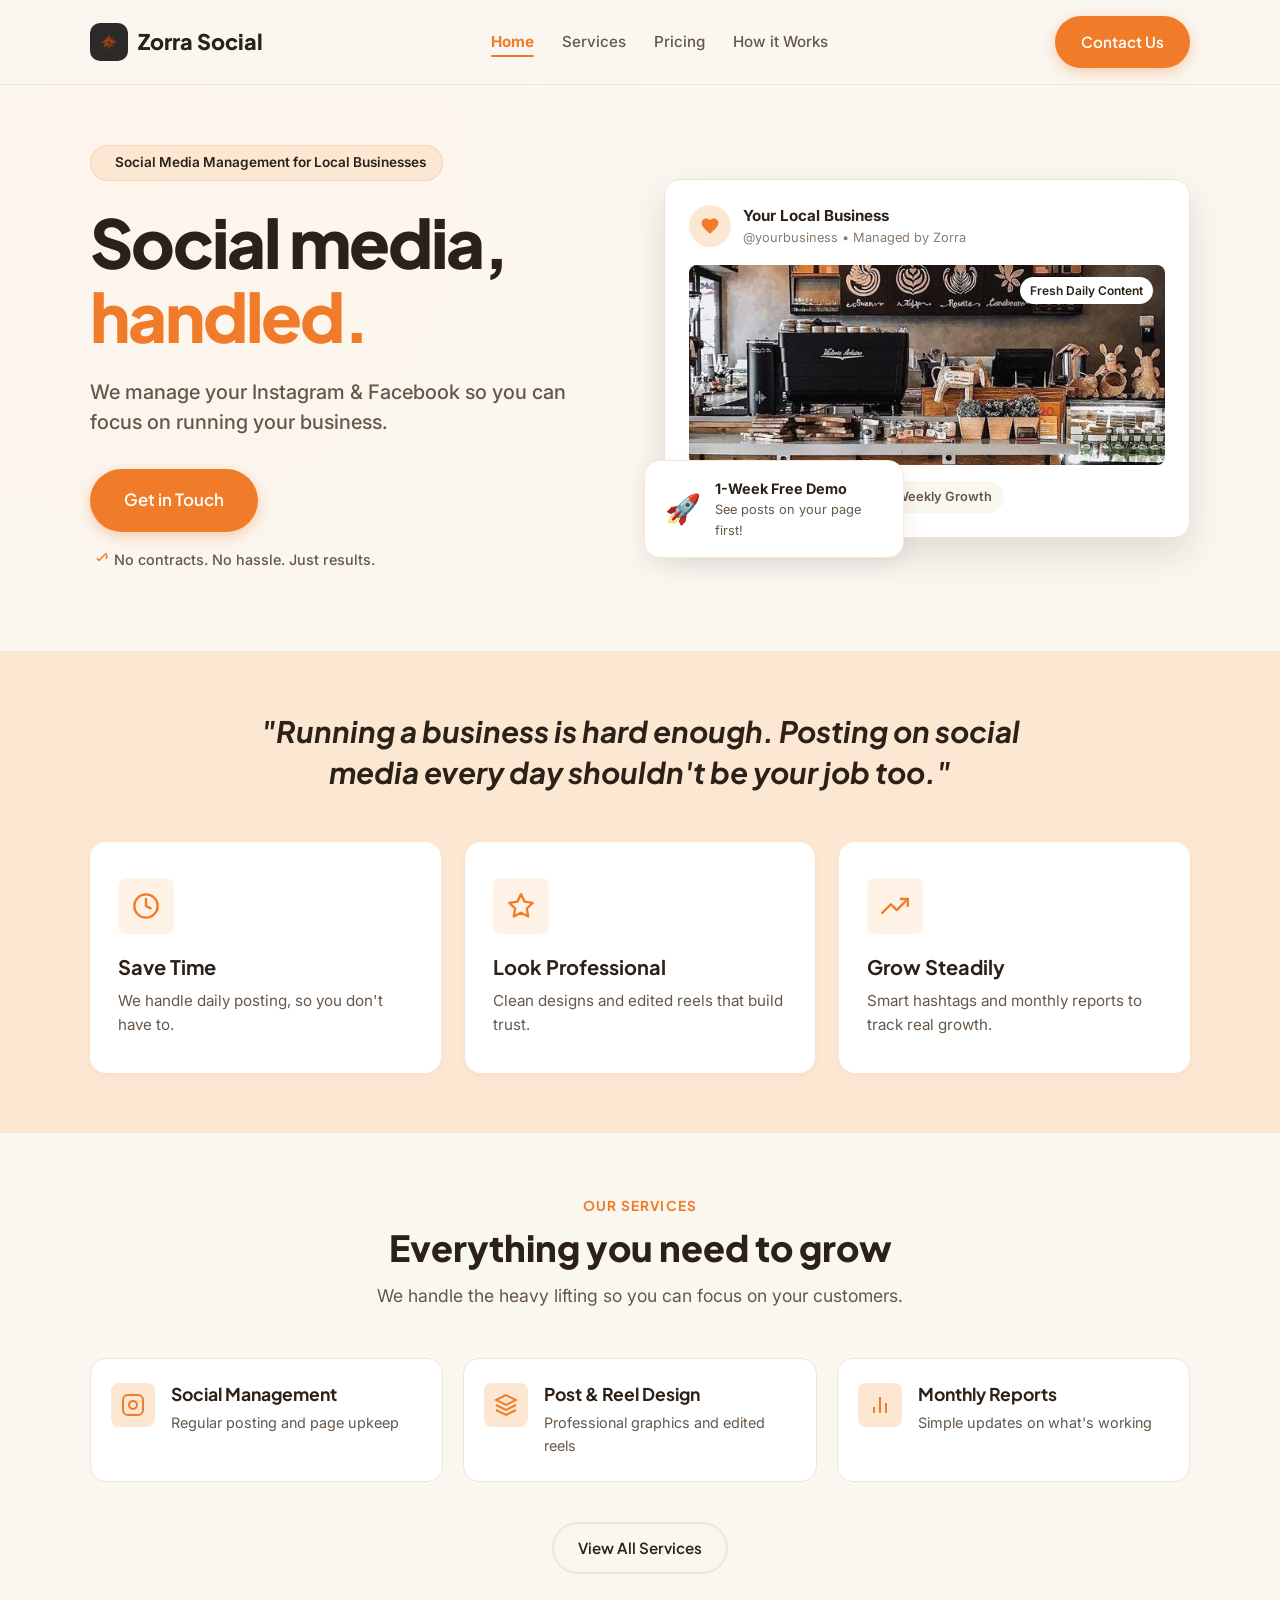
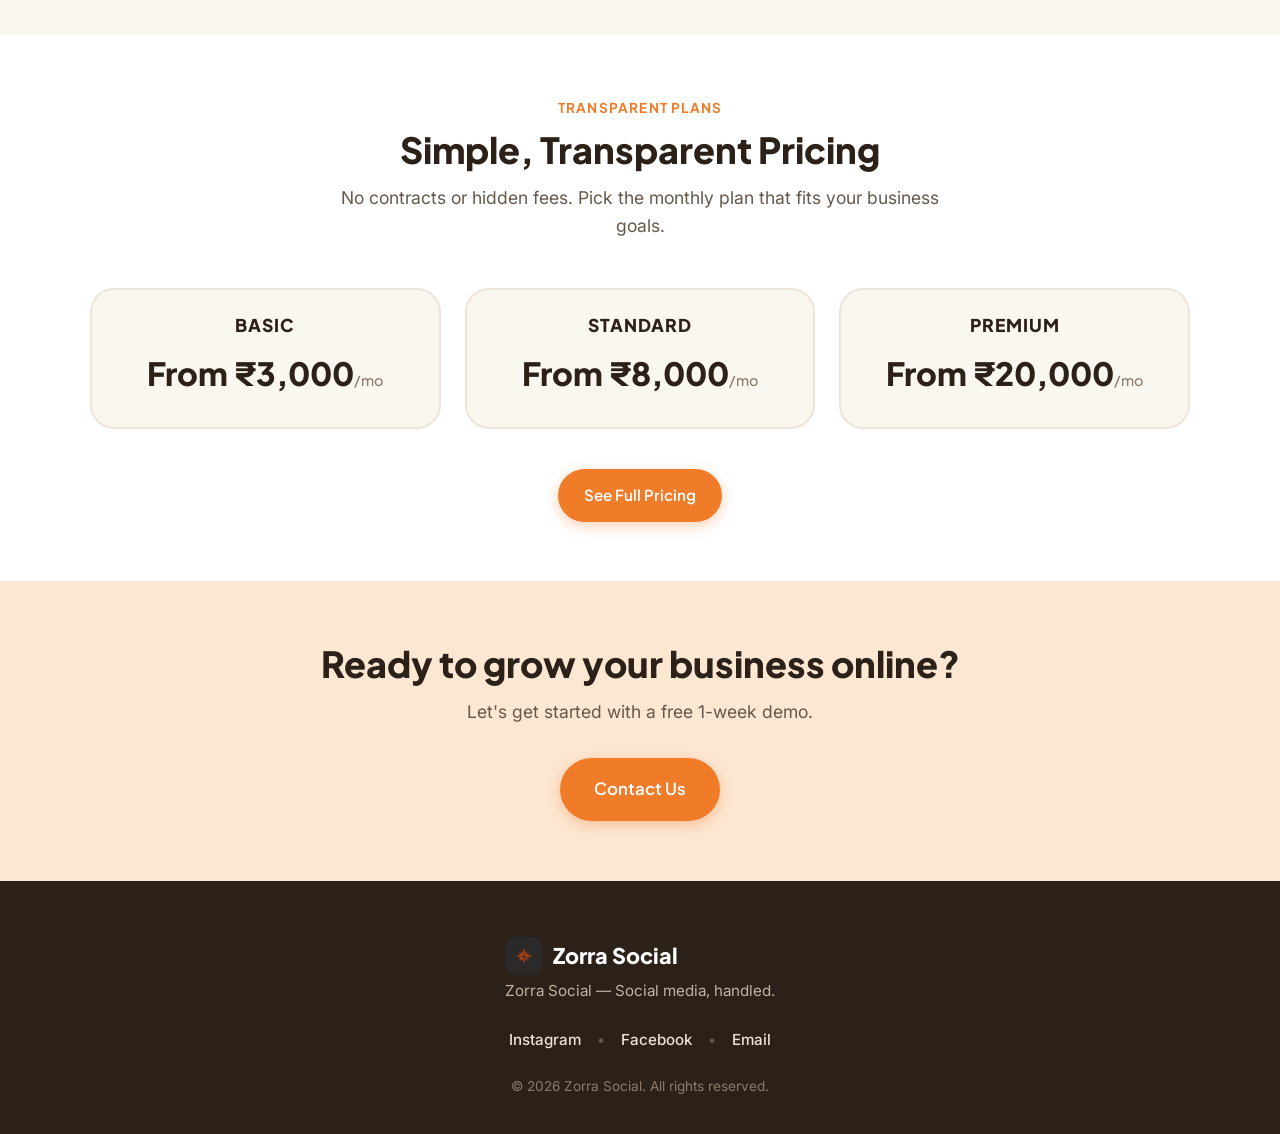
==== commit 33cbb196: "Update index.html" ====
--- a/index.html
+++ b/index.html
@@ -87,6 +87,7 @@
           </div>
           <div class="post-preview">
             <div class="post-image-placeholder">
+              <img src="img.jpg" alt="">
               <span class="post-tag">Fresh Daily Content</span>
               <div class="post-graphic-icon">
                 <svg width="48" height="48" viewBox="0 0 24 24" fill="none" stroke="currentColor" stroke-width="1.5">
